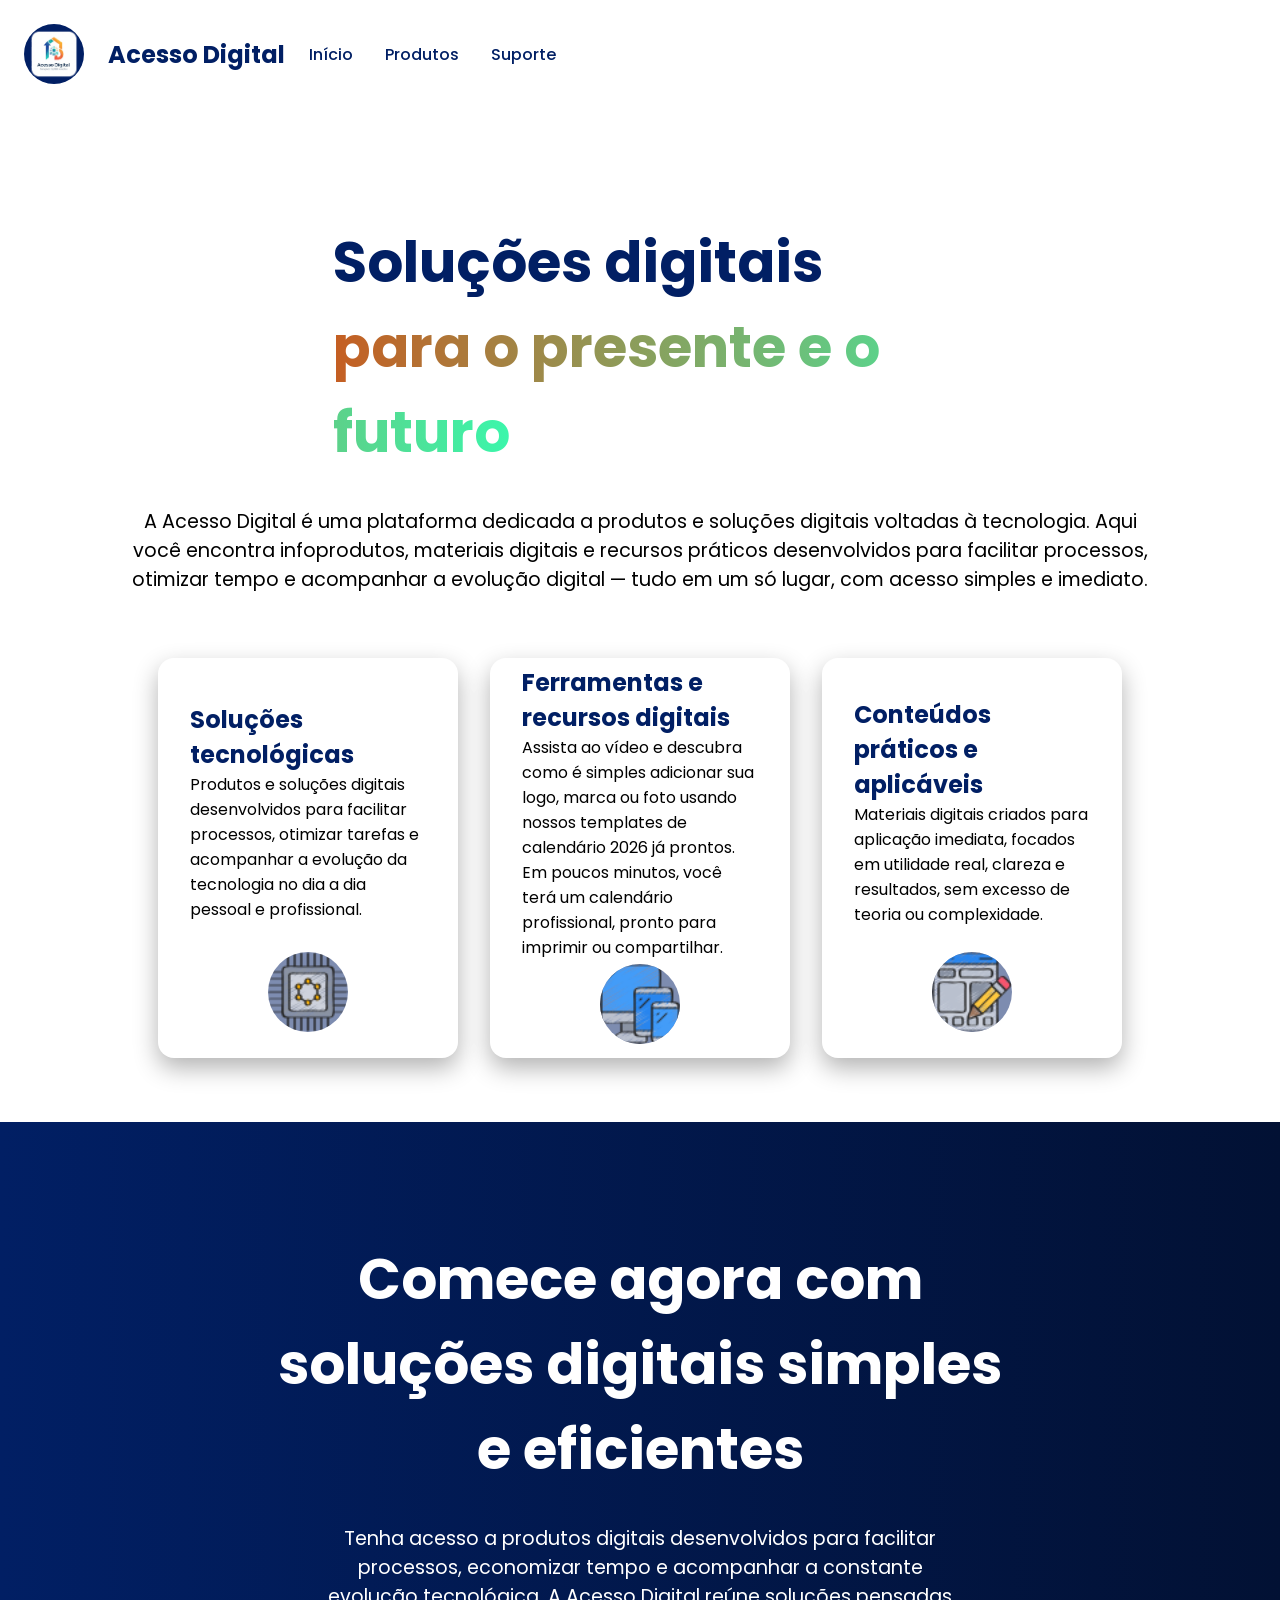
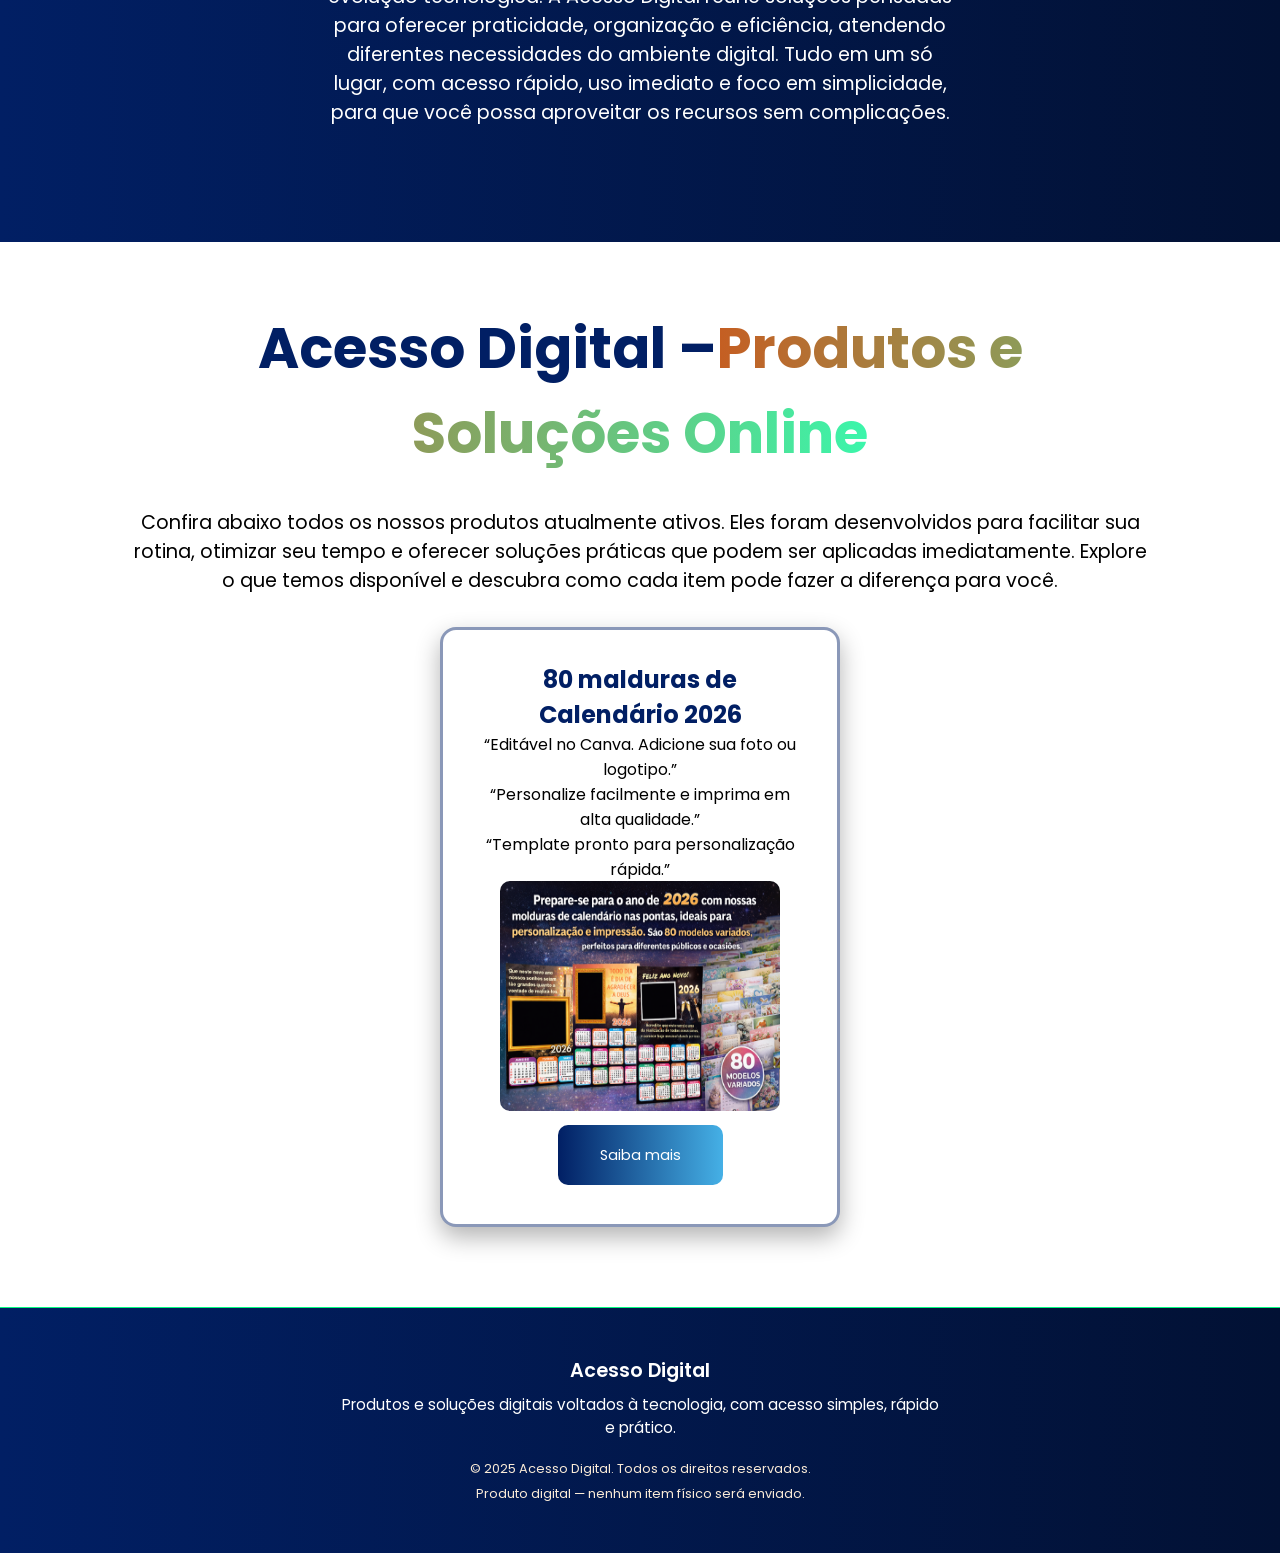
==== index.html @ 4f2d326d "subindo o site para o repositorio" ====
<!DOCTYPE html>
<html lang="pt-br">

<head>
    <meta charset="UTF-8">
    <meta name="viewport" content="width=device-width, initial-scale=1.0">

    <link rel="preconnect" href="https://fonts.googleapis.com">
    <link rel="preconnect" href="https://fonts.gstatic.com" crossorigin>
    <link href="https://fonts.googleapis.com/css2?family=Poppins:wght@300;400;500;600;700&display=swap"
        rel="stylesheet">
    <!-- Favicon -->
    <link rel="icon" href="./src/assets/imgs/logo.png" type="image/x-icon">
    <link rel=" stylesheet" href="./assets/css/styles.css">
    <title>Acesso Digital</title>
</head>

<body>
    <header>
        <div class="logo-container">
            <img src="./assets/imgs/logo.png" alt="" srcset="">
            <h1 class="title-logo">Acesso Digital</h1>
            <button class="menu-toggle" aria-label="Abrir menu">
                ☰
            </button>
            <nav class="navbar-links">
                <a href="/">Início</a>
                <a href="#produtos">Produtos</a>
                <a href="./suporte.html">Suporte</a>
            </nav>
        </div>
    </header>
    <main>
        <div class="section-1">
            <h1 class="title-section-1">Soluções digitais <span>para o presente e o futuro</span></h1>
            <p>A Acesso Digital é uma plataforma dedicada a produtos e soluções digitais voltadas à tecnologia. Aqui
                você encontra infoprodutos, materiais digitais e recursos práticos desenvolvidos para facilitar
                processos, otimizar tempo e acompanhar a evolução digital — tudo em um só lugar, com acesso simples e
                imediato.</p>
        </div>
        <div class="section-2">
            <div class="card">
                <div class="card-main">
                    <h3>Soluções tecnológicas</h3>
                    <p>Produtos e soluções digitais desenvolvidos para facilitar processos, otimizar tarefas e
                        acompanhar a
                        evolução da tecnologia no dia a dia pessoal e profissional.</p>
                </div>
                <div class="card-footer">
                    <img src="./assets/imgs/icons8-cpu-60.png" alt="" srcset="">
                </div>
            </div>
            <div class="card">
                <div class="card-main">
                    <h3>Ferramentas e recursos digitais</h3>
                    <p>Assista ao vídeo e descubra como é simples adicionar sua logo, marca ou foto usando nossos
                        templates de calendário 2026 já prontos. Em poucos minutos, você terá um
                        calendário profissional, pronto para imprimir ou compartilhar.
                    </p>
                </div>
                <div class="card-footer">
                    <img src="./assets/imgs/icons8-devices-60.png" alt="" srcset="">
                </div>
            </div>
            <div class="card">
                <div class="card-main">
                    <h3>Conteúdos práticos e aplicáveis</h3>
                    <p>Materiais digitais criados para aplicação imediata, focados em utilidade real, clareza e
                        resultados,
                        sem excesso de teoria ou complexidade.</p>
                </div>
                <div class="card-footer">
                    <img src="./assets/imgs/icons8-design-60.png" alt="" srcset="">
                </div>
            </div>
        </div>
        <div class="section-3">
            <h1 class="title-section-3">Comece agora com soluções digitais simples e eficientes</h1>
            <p>Tenha acesso a produtos digitais desenvolvidos para facilitar processos, economizar tempo e acompanhar a
                constante evolução tecnológica. A Acesso Digital reúne soluções pensadas para oferecer praticidade,
                organização e eficiência, atendendo diferentes necessidades do ambiente digital. Tudo em um só lugar,
                com acesso rápido, uso imediato e foco em simplicidade, para que você possa aproveitar os recursos sem
                complicações.</p>
        </div>
        <div class="section-1" id="produtos">
            <h1 class="title-section-4">Acesso Digital –<span>Produtos e Soluções Online</span></h1>
            <p>Confira abaixo todos os nossos produtos atualmente ativos. Eles foram desenvolvidos para facilitar sua
                rotina, otimizar seu tempo e oferecer soluções práticas que podem ser aplicadas imediatamente. Explore o
                que temos disponível e descubra como cada item pode fazer a diferença para você.</p>
            <div class="section-2">
                <div class="card-2">
                    <div class="card-2-main">
                        <h3>80 malduras de Calendário 2026</h3>
                        <p>“Editável no Canva. Adicione sua foto ou logotipo.”</p>
                        <p>“Personalize facilmente e imprima em alta qualidade.”</p>
                        <p>“Template pronto para personalização rápida.”</p>
                    </div>
                    <div class="card-2-footer">
                        <img src="./assets/imgs/produto-1.png" alt="" srcset="">
                        <a href="./calendarios-molduras.html" class="btn-acessar">Saiba mais</a>
                    </div>
                </div>
            </div>
    </main>
    <footer class="footer">
        <div class="footer-content">
            <h3>Acesso Digital</h3>
            <p>
                Produtos e soluções digitais voltados à tecnologia, com acesso simples,
                rápido e prático.
            </p>
            <span>
                © 2025 Acesso Digital. Todos os direitos reservados.<br>
                Produto digital — nenhum item físico será enviado.
            </span>
        </div>
    </footer>

</body>
<script src="./assets/js/script.js"></script>

</html>
---- assets/css/styles.css ----
* {
    margin: 0;
    padding: 0;
    box-sizing: border-box;
    font-family: 'Poppins', sans-serif;
}

header {
    width: 100%;
    height: 30%;
    padding: 1.5rem;
    /* background-color: black; */
}

.logo-container {
    display: flex;
    flex-direction: row;
    align-items: center;
    justify-content: left;
    gap: 1.5rem;

}

.logo-container img {
    width: 60px;
    height: 60px;
    border-radius: 50%;
    background-color: #011f64;

}

.title-logo {
    font-size: 1.5rem;
    color: #011f64;
    font-weight: bold;
}

.navbar-links {
    display: flex;
    gap: 2rem;
}

.menu-toggle {
    display: none;
    background: none;
    border: none;
    font-size: 1.8rem;
    cursor: pointer;
    color: #011f64;
}

.navbar-links a {
    text-decoration: none;
    font-size: 1rem;
    font-weight: 500;
    color: #011f64;

    transition: color 0.3s ease;
}

.navbar-links a:hover {
    color: #f6993b;
}


main {
    margin-top: 7rem;
    display: flex;
    flex-direction: column;
    align-items: center;
    justify-content: center;
    gap: 4rem;
}

.section-1 {
    width: 80%;
    display: flex;
    flex-direction: column;
    align-items: center;
    justify-content: center;
    gap: 2rem;
    /* background-color: #3bf6ab; */
}

.section-1 p {
    font-size: 1.2rem;
    text-align: center;
}

.title-section-1 {
    font-size: 3.5rem;
    font-weight: 600;
    color: #011f64;
    width: 60%;
    font-weight: bold;
}

.title-section-1 span {
    background: linear-gradient(90deg, #c55e22, #3bf6ab);
    -webkit-background-clip: text;
    -webkit-text-fill-color: transparent;
    font-weight: 700;
}

.section-2 {
    width: 100%;
    display: flex;
    flex-direction: row;
    align-items: center;
    justify-content: center;
    flex-wrap: wrap;
    gap: 2rem;
    /* background-color: #3bf6ab; */
}

.card {
    display: flex;
    flex-direction: column;
    justify-content: center;
    gap: 1.5rem;
    width: 300px;
    height: 400px;
    padding: 2rem;
    border-radius: 16px;
    background: #ffffff;
    box-shadow: 0 10px 25px rgba(0, 0, 0, 0.30);
    transition: transform 0.3s ease, box-shadow 0.3s ease;
}

.card-main {
    height: 80%;
    display: flex;
    flex-direction: column;
    justify-content: center;
    /* background-color: #f63b7d; */
}

.card-footer {
    height: 20%;
    display: flex;
    flex-direction: row;
    justify-content: space-around;
    align-items: center;
    /* background-color: #3bf6ab; */
}

.card:hover {
    transform: translateY(-6px);
    box-shadow: 0 20px 40px rgba(0, 0, 0, 0.20);
}

.card h3 {
    font-size: 1.5rem;
    color: #011f64;
}

.card p {
    font-size: 1rem;
}

.card img {
    width: 80px;
    height: 80px;
    background-color: #011f6482;
    border-radius: 50%;
}

.card-2 {
    display: flex;
    flex-direction: column;
    justify-content: center;
    border: 3px solid #011f6475;
    width: 400px;
    height: 600px;
    padding: 2rem;
    border-radius: 16px;
    background: #ffffff;
    box-shadow: 0 10px 25px rgba(0, 0, 0, 0.30);
    transition: transform 0.3s ease, box-shadow 0.3s ease;
}

.card-2-main {
    height: 40%;
    display: flex;
    flex-direction: column;
    /* justify-content: center; */
    /* background-color: #f63b7d; */
}

.card-2-footer {
    height: 70%;
    display: flex;
    flex-direction: column;
    justify-content: space-around;
    align-items: center;
    /* background-color: #3bf6ab; */
}

.btn-acessar {
    display: flex;
    align-items: center;
    justify-content: center;
    width: 50%;
    /* ocupa toda a largura do container */
    padding: 1.2rem 0;
    /* altura flexível */
    font-size: 0.9rem;
    /* ajuste da fonte */
    border-radius: 10px;
    background: linear-gradient(90deg, #011f64, #45b0e6);
    text-decoration: none;
    color: #ffffff;
}


.btn-acessar:hover {
    background: linear-gradient(90deg, #45b0e6, #011f64);
    transform: scale(1.08);
    /* 🔹 Cresce levemente no hover */
    box-shadow: 0 8px 18px rgba(34, 117, 173, 0.4);
}

.card-2:hover {
    transform: translateY(-6px);
    box-shadow: 0 20px 40px rgba(0, 0, 0, 0.20);
}

.card-2 h3 {
    font-size: 1.5rem;
    color: #011f64;
    text-align: center;
}

.card-2 p {
    font-size: 1rem;
}

.card-2 img {
    width: 85%;
    height: 230px;
    background-color: #011f6482;
    border-radius: 10px;
}

.section-3 {
    width: 100%;
    height: 80vh;
    display: flex;
    flex-direction: column;
    align-items: center;
    justify-content: center;
    gap: 2rem;
    background: linear-gradient(90deg, #011f64, #021134);
}

.section-3 p {
    font-size: 1.2rem;
    text-align: center;
    color: #ffffff;
    text-align: center;
    width: 50%;
}

.title-section-3 {
    font-size: 3.5rem;
    text-align: center;
    font-weight: 600;
    color: #ffffff;
    width: 60%;
    font-weight: bold;
}

.title-section-4 {
    font-size: 3.5rem;
    font-weight: 600;
    color: #011f64;
    width: 100%;
    font-weight: bold;
    text-align: center;
}
.title-section-5 {
    font-size: 3.5rem;
    font-weight: 600;
    color: #011f64;
    width: 100%;
    font-weight: bold;
    text-align: center;
}

.title-section-4 span {
    background: linear-gradient(90deg, #c55e22, #3bf6ab);
    -webkit-background-clip: text;
    -webkit-text-fill-color: transparent;
    font-weight: 700;
}
.title-section-5 span {
    background: linear-gradient(90deg, #c55e22, #3bf6ab);
    -webkit-background-clip: text;
    -webkit-text-fill-color: transparent;
    font-weight: 700;
}

.footer {
    border-top: 1px solid #02f97e;
    margin-top: 5rem;
    background: linear-gradient(90deg, #011f64, #021134);
    color: #ffffff;
    padding: 3rem 1.5rem;
    text-align: center;
}

.footer h3 {
    font-size: 1.2rem;
    font-weight: 600;
    margin-bottom: 0.5rem;
}

.footer p {
    font-size: 0.95rem;
    max-width: 600px;
    margin: 0 auto 1rem;
    color: #ffffff;
}

.footer span {
    font-size: 0.8rem;
    color: antiquewhite;
}

@media screen and (max-width: 768px) {
    .logo-container {
        flex-direction: row;
        justify-content: space-evenly;
    }

    main {
        margin-top: 5rem;
    }

    .menu-toggle {
        display: block;
    }

    .navbar-links {
        display: none;
        position: absolute;
        top: 80px;
        right: 20px;
        background: #ffffff;
        flex-direction: column;
        gap: 1rem;
        padding: 1.5rem;
        border-radius: 12px;
        box-shadow: 0 10px 25px rgba(0, 0, 0, 0.15);
    }

    .navbar-links.active {
        display: flex;
    }

    .section-1 p {
        font-size: 0.95rem;
    }

    .title-section-1 {
        font-size: 1.8rem;
        width: 100%;
        text-align: center;
    }

    .card {
        width: 250px;
        height: 350px;
    }

    .card h3 {
        font-size: 1rem;
        width: 100%;
        color: #011f64;
    }

    .card p {
        font-size: 0.80rem;
    }

    .card img {
        width: 80px;
        height: 80px;
        background-color: #011f6482;
        border-radius: 50%;
    }

    .card-footer {
        flex-direction: column;
        /* background-color: #011f64; */
    }

    .card-2 {
        width: 100%;
        height: 500px;
    }

    .card-2 h3 {
        font-size: 1rem;
        width: 100%;
        color: #011f64;
    }

    .card-2 p {
        font-size: 0.80rem;
    }

    .card-2 img {
        width: 85%;
        height: 180px;
        background-color: #011f6482;
        border-radius: 10px;
    }

    .card-2-footer {
        flex-direction: column;
        gap: 1rem;
        /* background-color: #011f64; */
    }

    .btn-acessar {
        font-size: 0.9rem;
        width: 70%;
    }

    .section-3 {

        height: auto;
        padding: 15px;
    }

    .section-3 p {
        font-size: 0.95rem;
        width: 95%;
    }

    .title-section-3 {
        font-size: 1.8rem;
        width: 100%;
    }

    .title-section-4 {
        font-size: 1.8rem;
        width: 100%;
    }
    .section-3 p {
        font-size: 0.95rem;
        width: 95%;
    }

     .title-section-5 {
        font-size: 1.8rem;
        width: 100%;
    }

    .footer h3 {
        font-size: 1rem;
    }

    .footer p {
        font-size: 0.80rem;
    }

    .footer span {
        font-size: 0.6rem;
    }
}
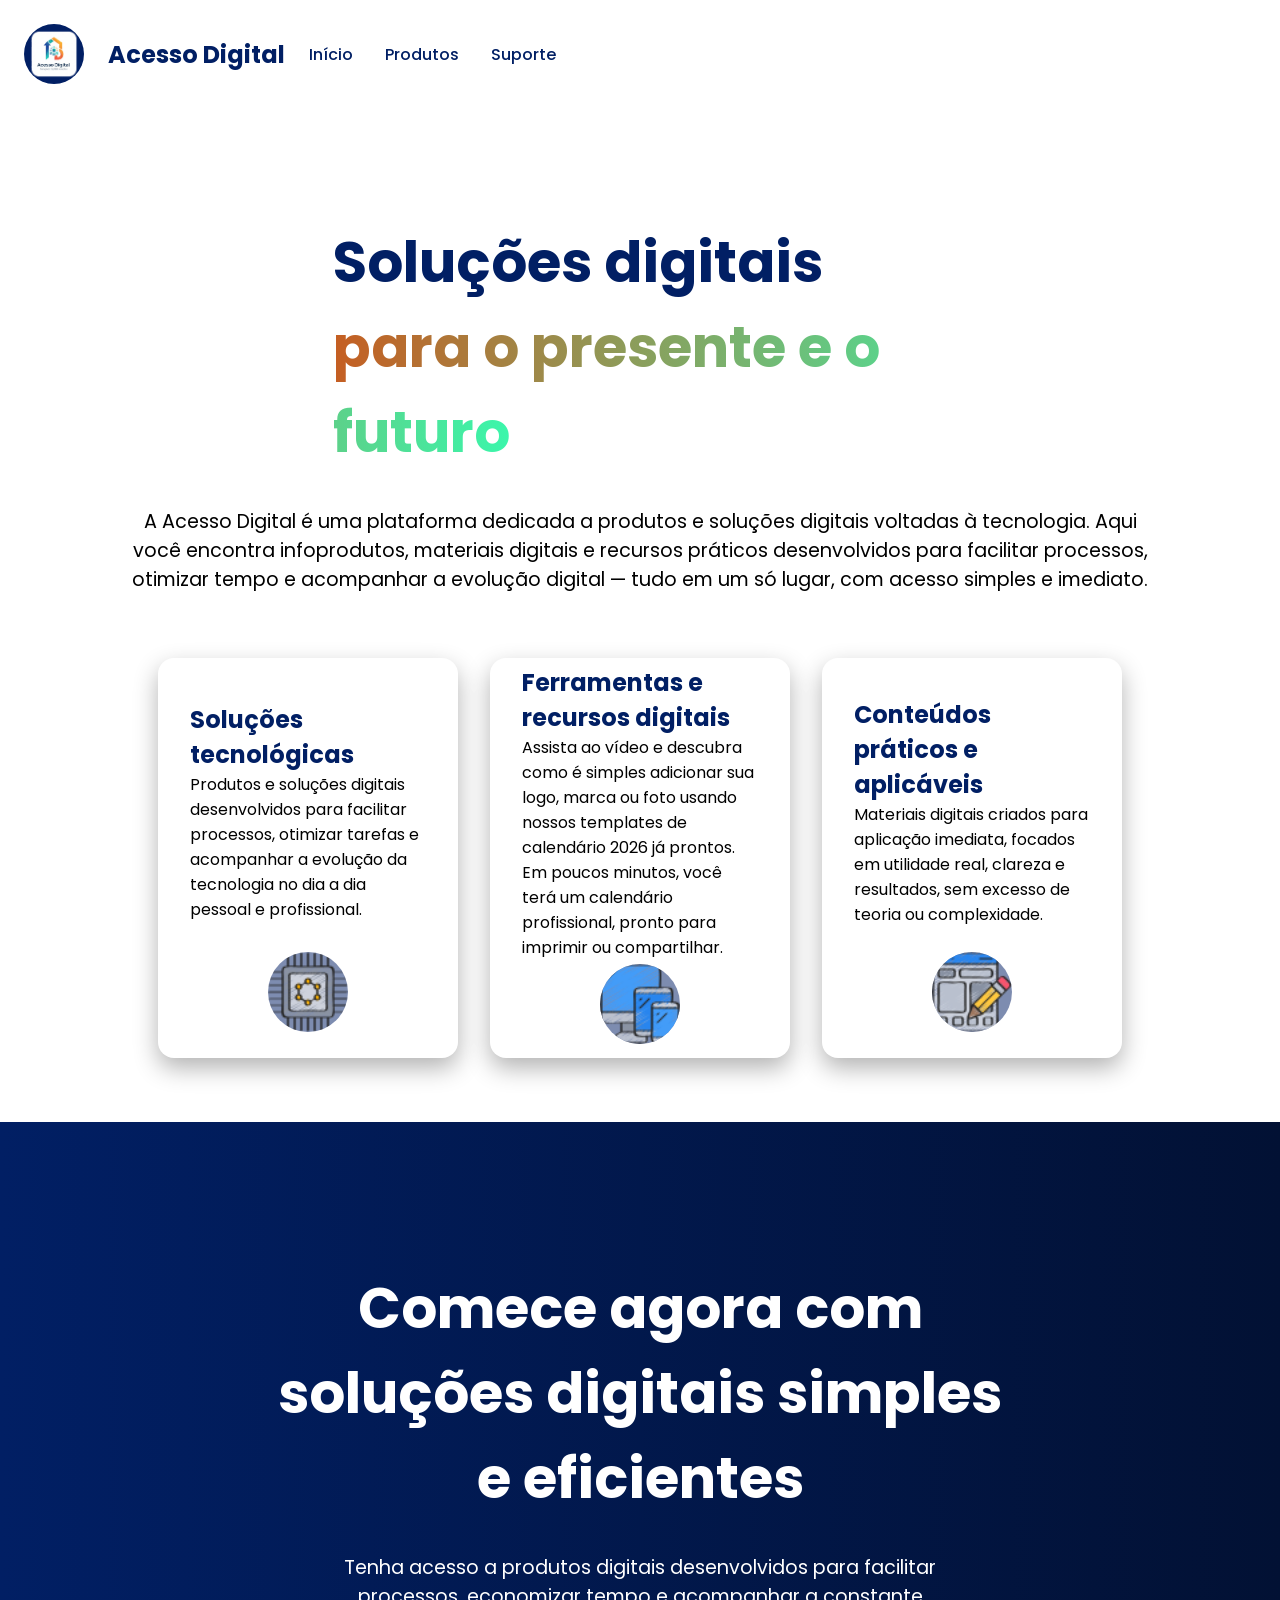
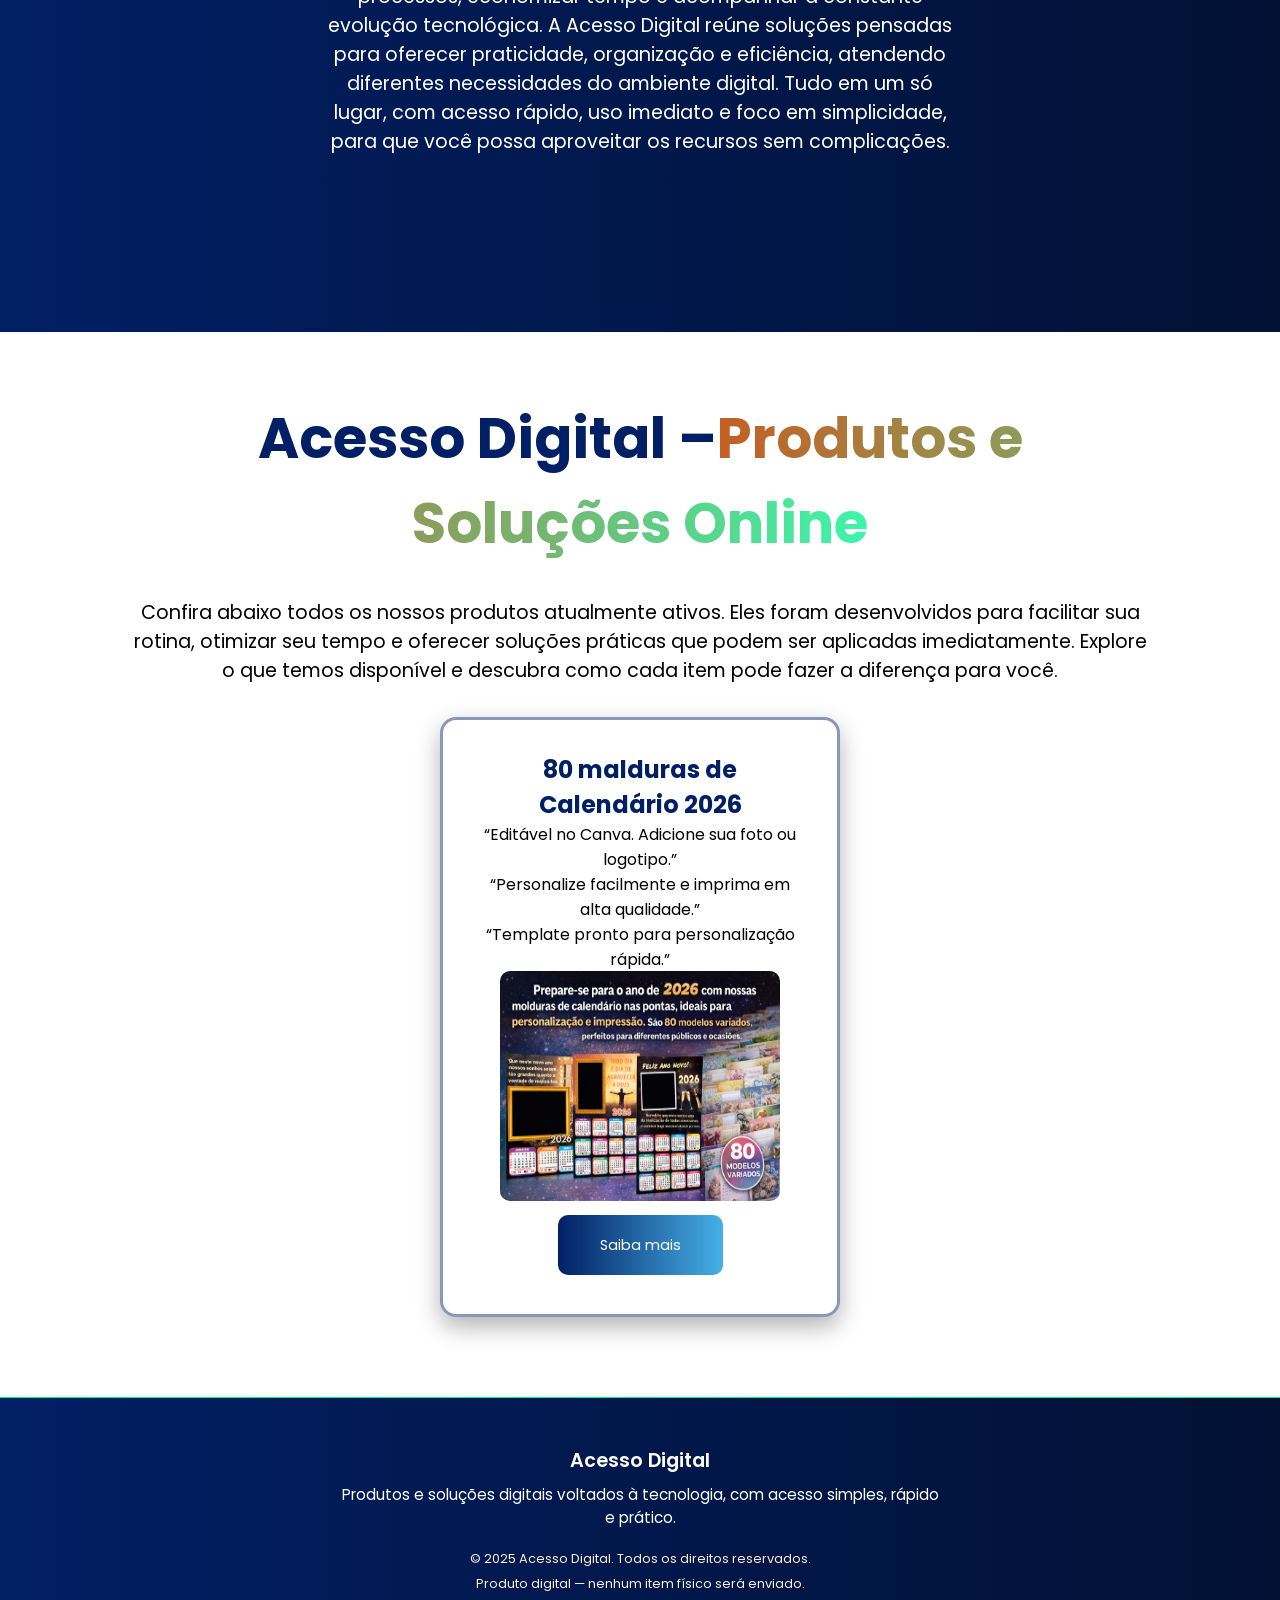
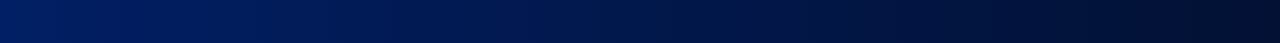
==== commit 95e0fad4: "ajutes no site" ====
--- a/index.html
+++ b/index.html
@@ -7,13 +7,16 @@
 
     <link rel="preconnect" href="https://fonts.googleapis.com">
     <link rel="preconnect" href="https://fonts.gstatic.com" crossorigin>
-    <link href="https://fonts.googleapis.com/css2?family=Poppins:wght@300;400;500;600;700&display=swap"
-        rel="stylesheet">
+    <link href="https://fonts.googleapis.com/css2?family=Poppins:wght@300;400;500;600;700&display=swap" rel="stylesheet">
+
     <!-- Favicon -->
-    <link rel="icon" href="./src/assets/imgs/logo.png" type="image/x-icon">
-    <link rel=" stylesheet" href="./assets/css/styles.css">
+    <link rel="icon" href="../acesso-digital/assets/imgs/logo.png" type="image/png">
+
+    <link rel="stylesheet" href="./assets/css/styles.css">
+
     <title>Acesso Digital</title>
 </head>
+
 
 <body>
     <header>
--- a/assets/css/styles.css
+++ b/assets/css/styles.css
@@ -244,7 +244,7 @@
 
 .section-3 {
     width: 100%;
-    height: 80vh;
+    height: 90vh;
     display: flex;
     flex-direction: column;
     align-items: center;
@@ -259,6 +259,7 @@
     color: #ffffff;
     text-align: center;
     width: 50%;
+    margin-bottom: 2rem;
 }
 
 .title-section-3 {
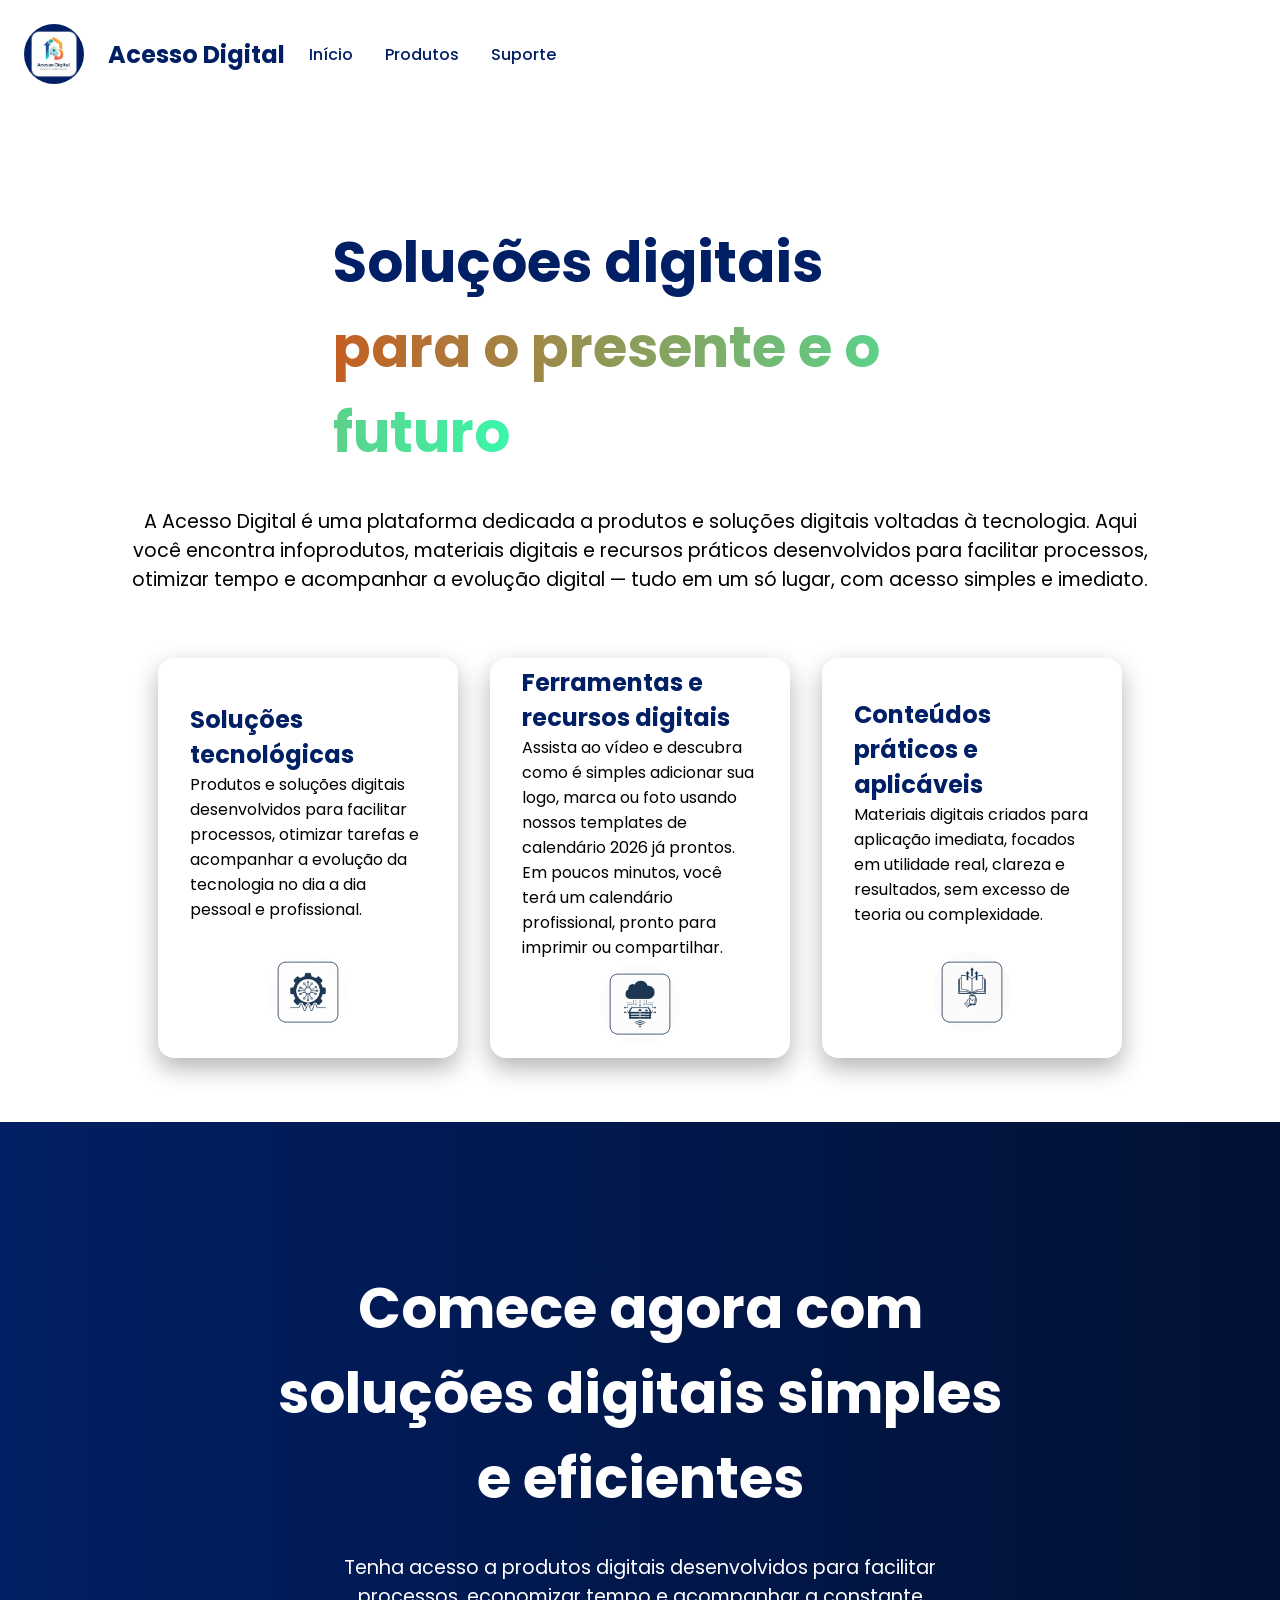
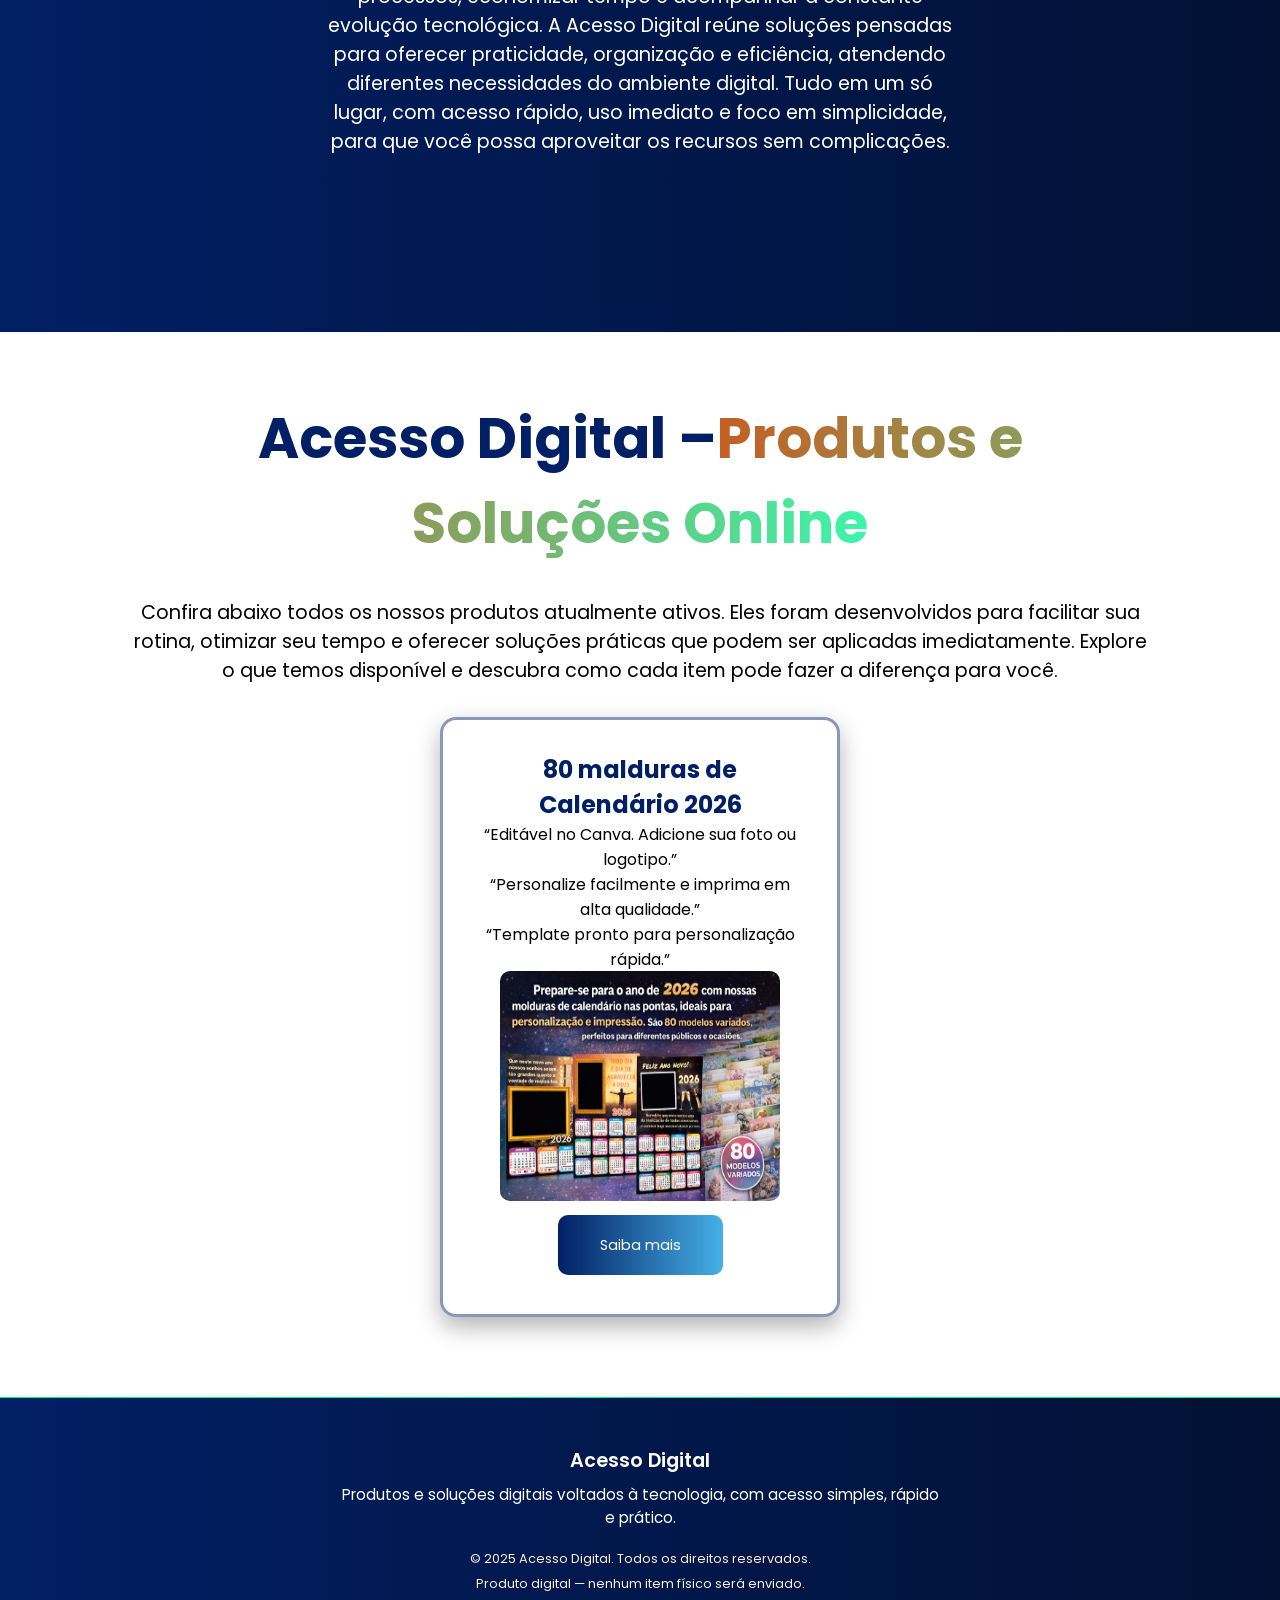
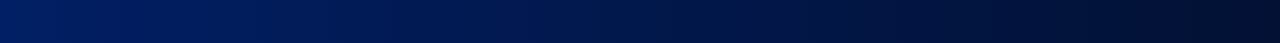
==== commit 6e88643f: "ajutes-nos-icones" ====
--- a/index.html
+++ b/index.html
@@ -50,7 +50,7 @@
                         evolução da tecnologia no dia a dia pessoal e profissional.</p>
                 </div>
                 <div class="card-footer">
-                    <img src="./assets/imgs/icons8-cpu-60.png" alt="" srcset="">
+                    <img src="./assets/imgs/icone-1.png" alt="" srcset="">
                 </div>
             </div>
             <div class="card">
@@ -62,7 +62,7 @@
                     </p>
                 </div>
                 <div class="card-footer">
-                    <img src="./assets/imgs/icons8-devices-60.png" alt="" srcset="">
+                    <img src="./assets/imgs/icone-2.png" alt="" srcset="">
                 </div>
             </div>
             <div class="card">
@@ -73,7 +73,7 @@
                         sem excesso de teoria ou complexidade.</p>
                 </div>
                 <div class="card-footer">
-                    <img src="./assets/imgs/icons8-design-60.png" alt="" srcset="">
+                    <img src="./assets/imgs/icone-3.png" alt="" srcset="">
                 </div>
             </div>
         </div>
--- a/assets/css/styles.css
+++ b/assets/css/styles.css
@@ -371,7 +371,7 @@
 
     .card {
         width: 250px;
-        height: 350px;
+        height: auto;
     }
 
     .card h3 {
